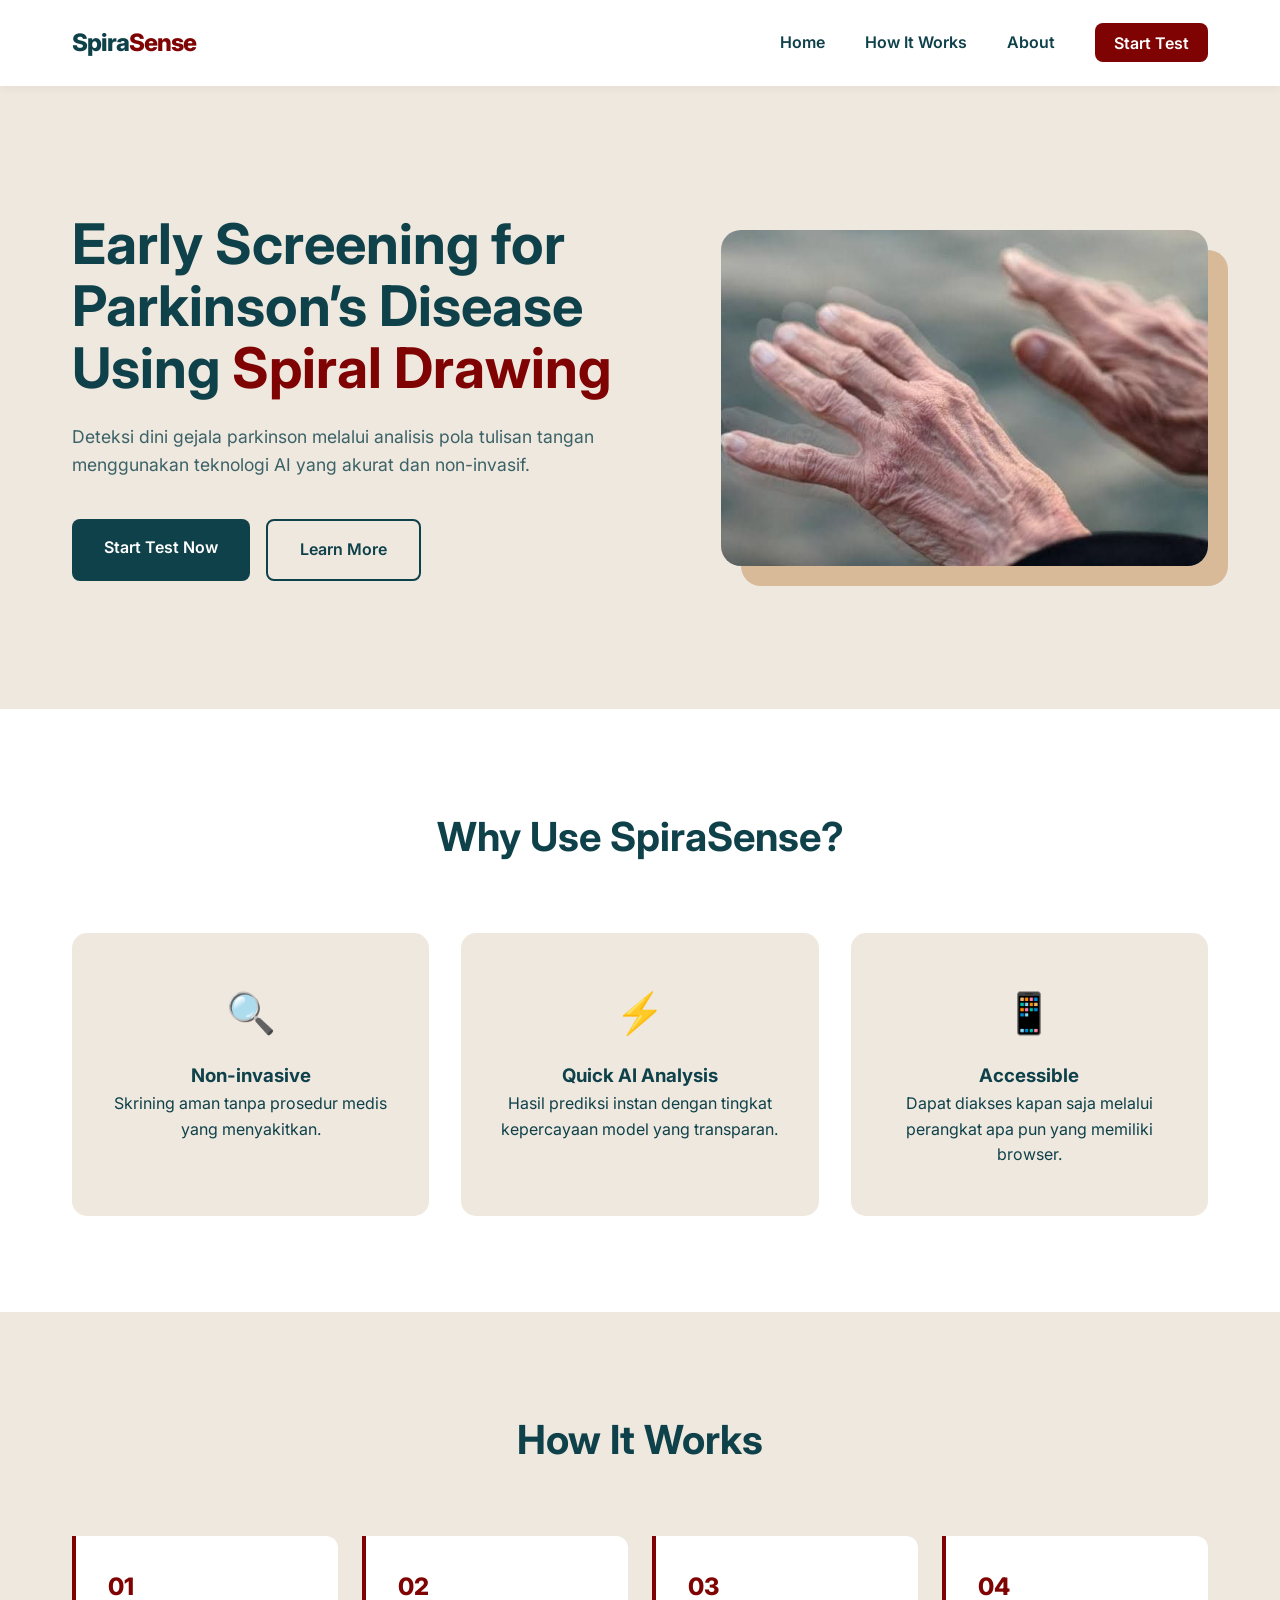
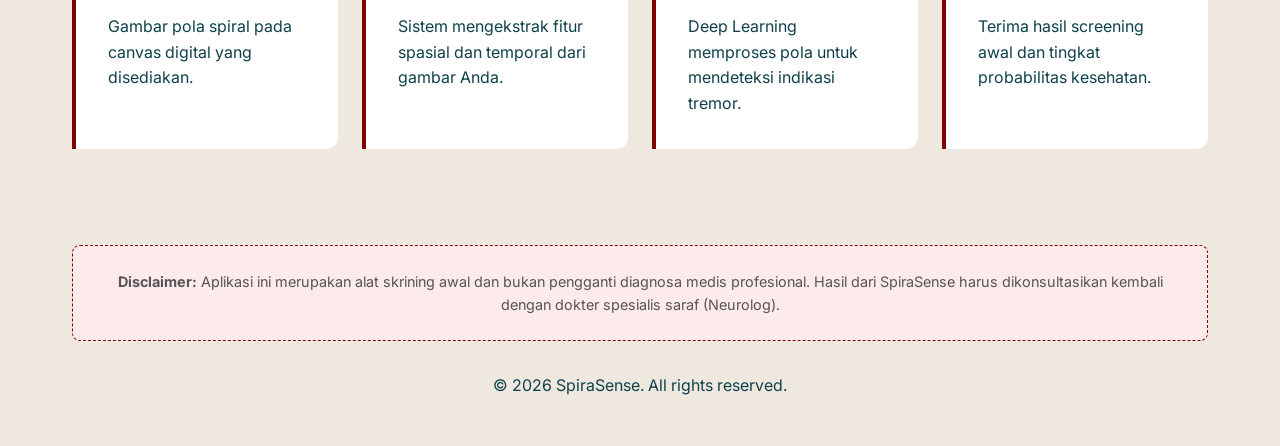
==== index.html @ 1b635339 "first commit" ====
<!DOCTYPE html>
<html lang="id">
<head>
    <meta charset="UTF-8">
    <meta name="viewport" content="width=device-width, initial-scale=1.0">
    <title>SpiraSense - Early Parkinson's Screening</title>
    <link rel="stylesheet" href="style.css">
    <link href="https://fonts.googleapis.com/css2?family=Inter:wght@400;600;800&display=swap" rel="stylesheet">
</head>
<body>

    <nav class="navbar">
        <div class="container">
            <div class="logo">Spira<span>Sense</span></div>
            <ul class="nav-links">
                <li><a href="#" class="active">Home</a></li>
                <li><a href="#how-it-works">How It Works</a></li>
                <li><a href="#">About</a></li>
                <li><a href="#" class="btn-nav">Start Test</a></li>
            </ul>
        </div>
    </nav>

    <header class="hero">
        <div class="container hero-grid">
            <div class="hero-content">
                <h1>Early Screening for Parkinson’s Disease Using <span>Spiral Drawing</span></h1>
                <p>Deteksi dini gejala parkinson melalui analisis pola tulisan tangan menggunakan teknologi AI yang akurat dan non-invasif.</p>
                <div class="hero-btns">
                    <a href="test.html" class="btn-primary">Start Test Now</a>
                    <a href="#how-it-works" class="btn-secondary">Learn More</a>
                </div>
            </div>
            <div class="hero-image">
                <div class="preview-card">
                    <img src="parkinson.jpg" alt="Visualisasi Gejala Parkinson">
                </div>
            </div>
        </div>
    </header>

    <section class="features">
        <div class="container">
            <h2 class="section-title">Why Use SpiraSense?</h2>
            <div class="features-grid">
                <div class="feature-card">
                    <div class="icon">🔍</div>
                    <h3>Non-invasive</h3>
                    <p>Skrining aman tanpa prosedur medis yang menyakitkan.</p>
                </div>
                <div class="feature-card">
                    <div class="icon">⚡</div>
                    <h3>Quick AI Analysis</h3>
                    <p>Hasil prediksi instan dengan tingkat kepercayaan model yang transparan.</p>
                </div>
                <div class="feature-card">
                    <div class="icon">📱</div>
                    <h3>Accessible</h3>
                    <p>Dapat diakses kapan saja melalui perangkat apa pun yang memiliki browser.</p>
                </div>
            </div>
        </div>
    </section>

    <section id="how-it-works" class="how-it-works">
        <div class="container">
            <h2 class="section-title">How It Works</h2>
            <div class="steps-grid">
                <div class="step">
                    <span class="step-num">01</span>
                    <p>Gambar pola spiral pada canvas digital yang disediakan.</p>
                </div>
                <div class="step">
                    <span class="step-num">02</span>
                    <p>Sistem mengekstrak fitur spasial dan temporal dari gambar Anda.</p>
                </div>
                <div class="step">
                    <span class="step-num">03</span>
                    <p>Deep Learning memproses pola untuk mendeteksi indikasi tremor.</p>
                </div>
                <div class="step">
                    <span class="step-num">04</span>
                    <p>Terima hasil screening awal dan tingkat probabilitas kesehatan.</p>
                </div>
            </div>
        </div>
    </section>

    <footer class="disclaimer-section">
        <div class="container">
            <div class="disclaimer-box">
                <p><strong>Disclaimer:</strong> Aplikasi ini merupakan alat skrining awal dan bukan pengganti diagnosa medis profesional. Hasil dari SpiraSense harus dikonsultasikan kembali dengan dokter spesialis saraf (Neurolog).</p>
            </div>
            <p class="copyright">&copy; 2026 SpiraSense. All rights reserved.</p>
        </div>
    </footer>

</body>
</html>
---- style.css ----
/* Color Palette */
:root {
    --tan: #D8BA98;
    --maroon: #7F0303;
    --alabaster: #EFE8DF;
    --light-blue: #96COCE;
    --midnight-blue: #0F414A;
    --white: #FFFFFF;
}

* {
    margin: 0;
    padding: 0;
    box-sizing: border-box;
}

body {
    font-family: 'Inter', sans-serif;
    background-color: var(--alabaster);
    color: var(--midnight-blue);
    line-height: 1.6;
}

.container {
    max-width: 1200px;
    margin: 0 auto;
    padding: 0 2rem;
}

/* Navbar */
.navbar {
    background: var(--white);
    padding: 1.5rem 0;
    position: sticky;
    top: 0;
    z-index: 1000;
    box-shadow: 0 2px 10px rgba(0,0,0,0.05);
}

.navbar .container {
    display: flex;
    justify-content: space-between;
    align-items: center;
}

.logo {
    font-size: 1.5rem;
    font-weight: 800;
    color: var(--midnight-blue);
    letter-spacing: -1px;
}

.logo span {
    color: var(--maroon);
}

.nav-links {
    display: flex;
    list-style: none;
    align-items: center;
}

.nav-links li {
    margin-left: 2.5rem;
}

.nav-links a {
    text-decoration: none;
    color: var(--midnight-blue);
    font-weight: 600;
    transition: 0.3s;
}

.nav-links a:hover {
    color: var(--maroon);
}

.btn-nav {
    background: var(--maroon);
    color: var(--white) !important;
    padding: 0.6rem 1.2rem;
    border-radius: 8px;
}

/* Hero Section */
.hero {
    padding: 8rem 0;
}

.hero-grid {
    display: grid;
    grid-template-columns: 1.2fr 1fr;
    gap: 4rem;
    align-items: center;
}

.hero-content h1 {
    font-size: 3.5rem;
    line-height: 1.1;
    margin-bottom: 1.5rem;
}

.hero-content h1 span {
    color: var(--maroon);
}

.hero-content p {
    font-size: 1.1rem;
    margin-bottom: 2.5rem;
    opacity: 0.8;
}

.hero-btns {
    display: flex;
    gap: 1rem;
}

.btn-primary {
    background: var(--midnight-blue);
    color: var(--white);
    padding: 1rem 2rem;
    border-radius: 8px;
    text-decoration: none;
    font-weight: 600;
}

.btn-secondary {
    border: 2px solid var(--midnight-blue);
    color: var(--midnight-blue);
    padding: 1rem 2rem;
    border-radius: 8px;
    text-decoration: none;
    font-weight: 600;
}

.hero-image img {
    width: 100%;
    max-width: 500px; 
    height: auto;
    border-radius: 20px;
    display: block;
    box-shadow: 20px 20px 0px var(--tan);
}

/* Features */
.features {
    background: var(--white);
    padding: 6rem 0;
}

.section-title {
    text-align: center;
    font-size: 2.5rem;
    margin-bottom: 4rem;
}

.features-grid {
    display: grid;
    grid-template-columns: repeat(3, 1fr);
    gap: 2rem;
}

.feature-card {
    background: var(--alabaster);
    padding: 3rem 2rem;
    border-radius: 15px;
    text-align: center;
}

.feature-card .icon {
    font-size: 2.5rem;
    margin-bottom: 1rem;
}

/* How It Works */
.how-it-works {
    padding: 6rem 0;
}

.steps-grid {
    display: grid;
    grid-template-columns: repeat(4, 1fr);
    gap: 1.5rem;
}

.step {
    background: var(--white);
    padding: 2rem;
    border-left: 4px solid var(--maroon);
    border-radius: 0 12px 12px 0;
}

.step-num {
    display: block;
    font-size: 1.5rem;
    font-weight: 800;
    color: var(--maroon);
    margin-bottom: 0.5rem;
}

/* Disclaimer */
.disclaimer-section {
    padding-bottom: 3rem;
    text-align: center;
}

.disclaimer-box {
    background: #fdeaea;
    border: 1px dashed var(--maroon);
    padding: 1.5rem;
    border-radius: 8px;
    margin-bottom: 2rem;
}

.disclaimer-box p {
    font-size: 0.9rem;
    color: #555;
}

/* Responsive */
@media (max-width: 768px) {
    .hero-grid, .features-grid, .steps-grid {
        grid-template-columns: 1fr;
    }
    .hero-content h1 { font-size: 2.5rem; }
}
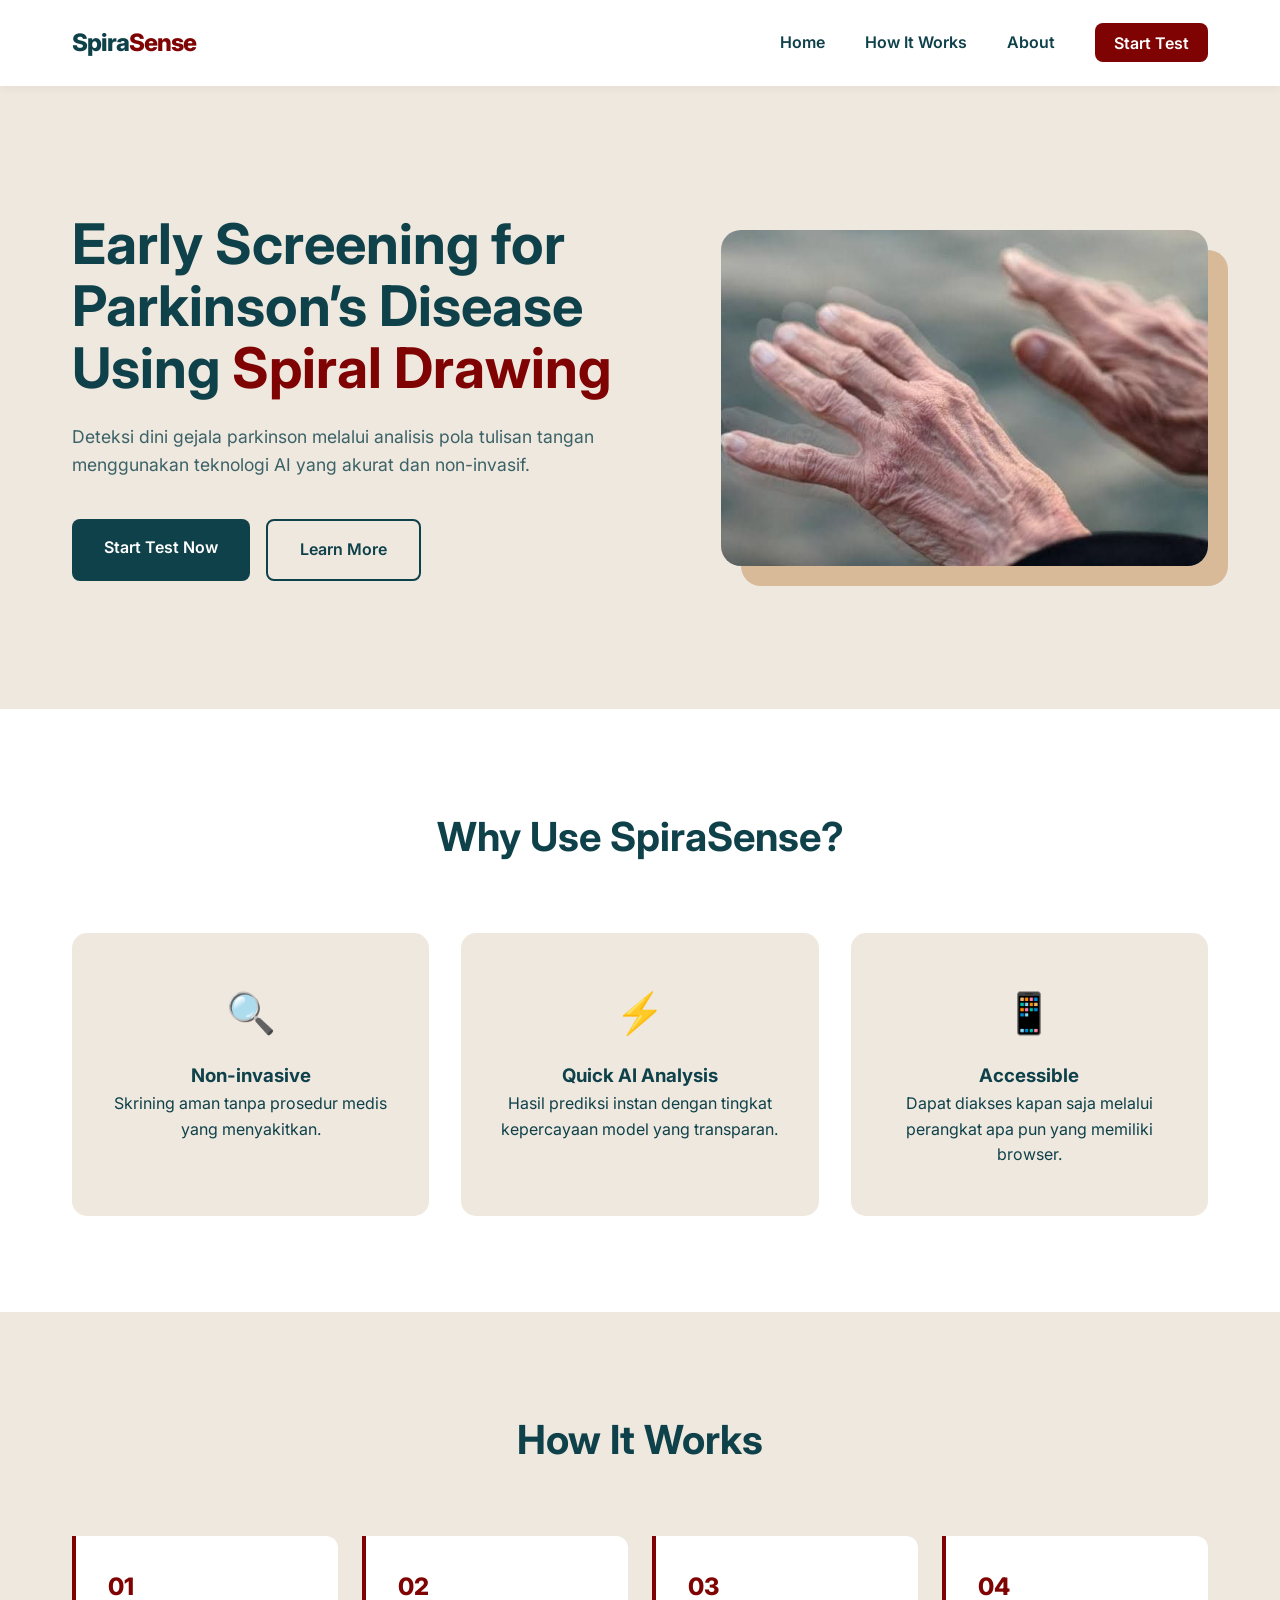
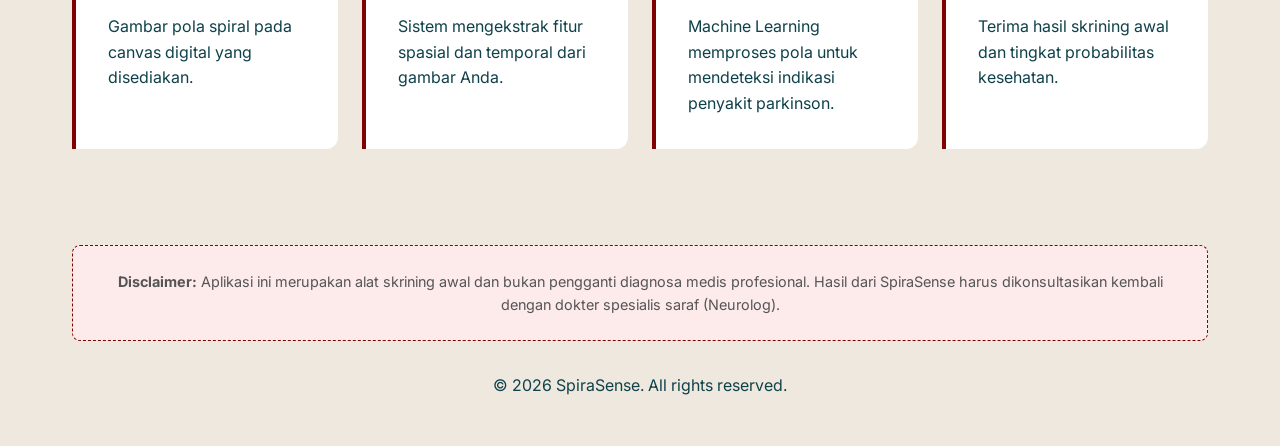
==== commit ecffb291: "Initial commit SpiraSense tanggal 15" ====
--- a/index.html
+++ b/index.html
@@ -76,11 +76,11 @@
                 </div>
                 <div class="step">
                     <span class="step-num">03</span>
-                    <p>Deep Learning memproses pola untuk mendeteksi indikasi tremor.</p>
+                    <p>Machine Learning memproses pola untuk mendeteksi indikasi penyakit parkinson.</p>
                 </div>
                 <div class="step">
                     <span class="step-num">04</span>
-                    <p>Terima hasil screening awal dan tingkat probabilitas kesehatan.</p>
+                    <p>Terima hasil skrining awal dan tingkat probabilitas kesehatan.</p>
                 </div>
             </div>
         </div>
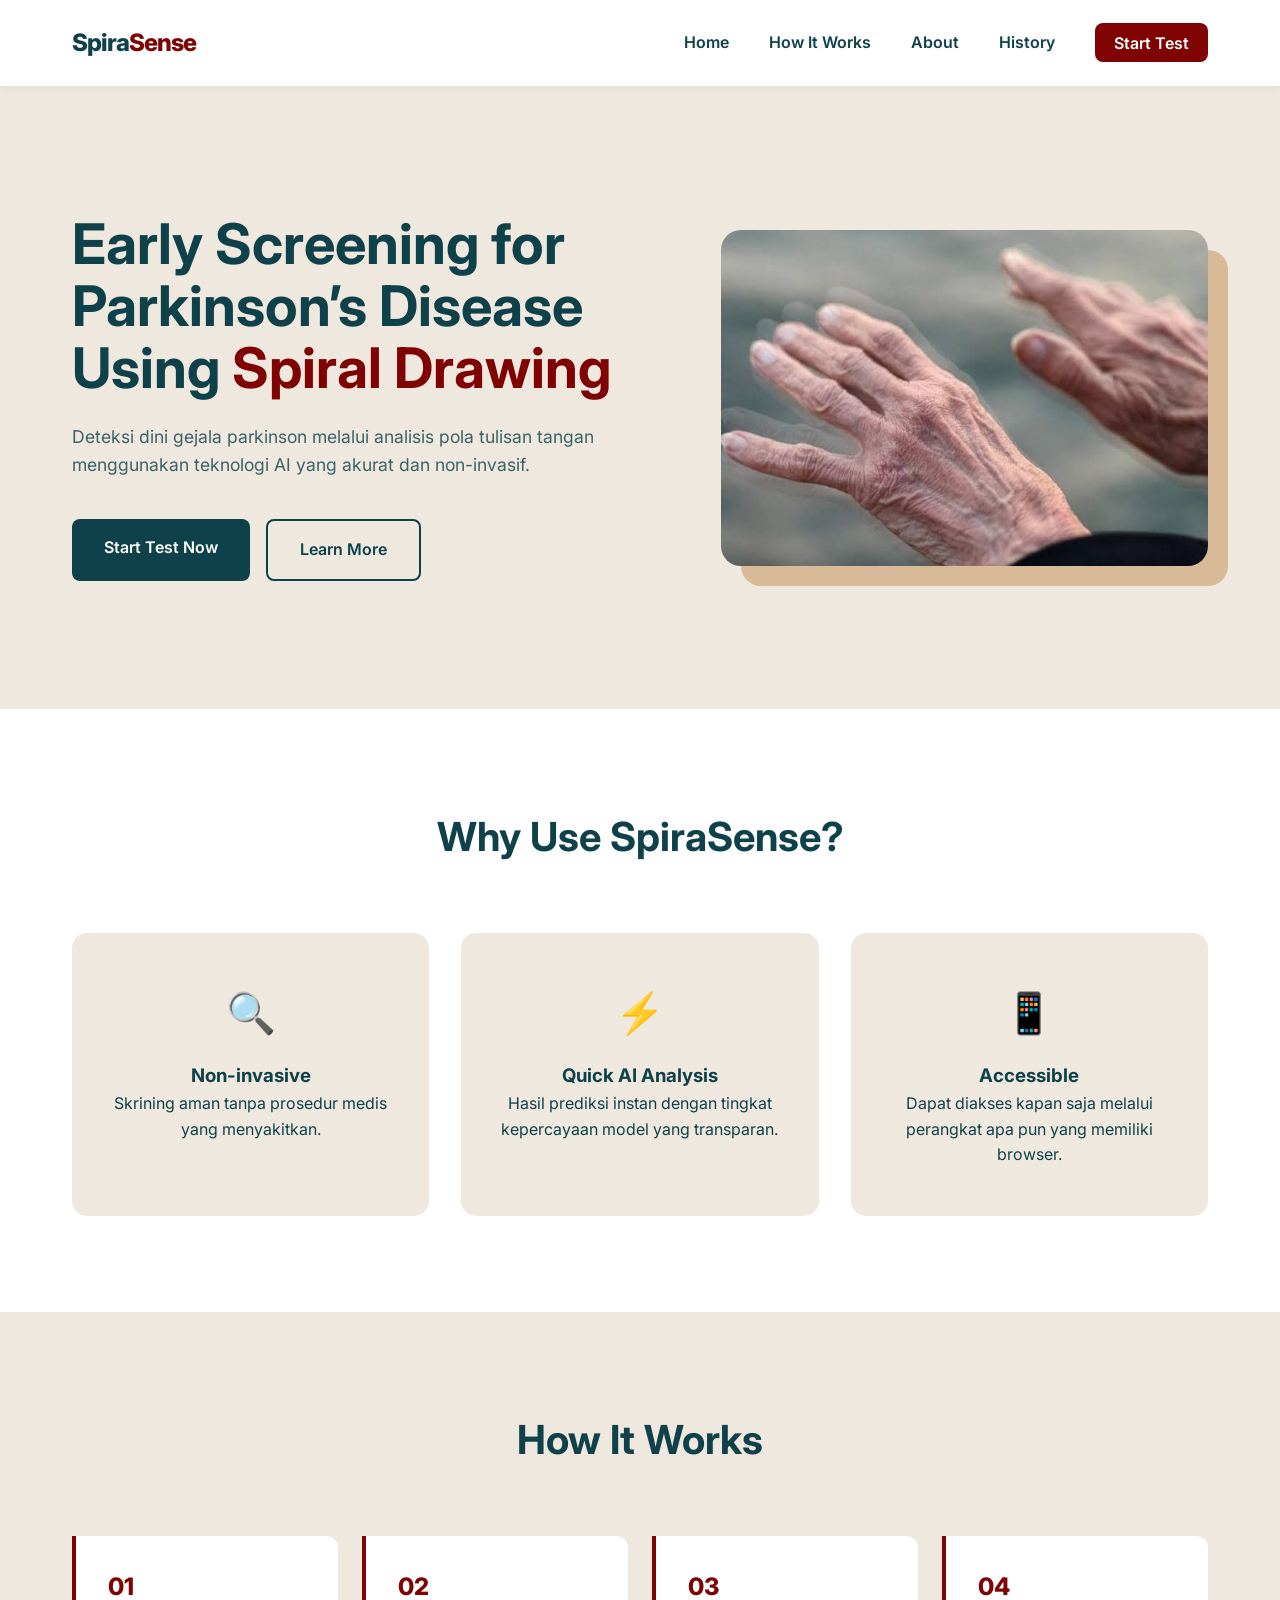
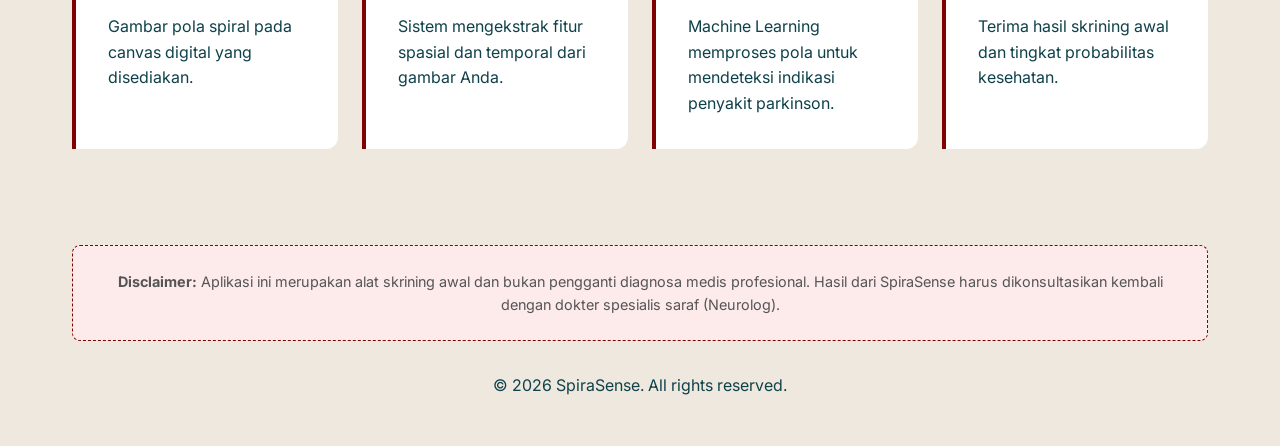
==== commit 2dc26de1: "update history and about page" ====
--- a/index.html
+++ b/index.html
@@ -13,11 +13,9 @@
         <div class="container">
             <div class="logo">Spira<span>Sense</span></div>
             <ul class="nav-links">
-                <li><a href="#" class="active">Home</a></li>
+                <li><a href="index.html" class="active">Home</a></li>
                 <li><a href="#how-it-works">How It Works</a></li>
-                <li><a href="#">About</a></li>
-                <li><a href="#" class="btn-nav">Start Test</a></li>
-            </ul>
+                <li><a href="about.html">About</a></li> <li><a href="history.html">History</a></li> <li><a href="test.html" class="btn-nav">Start Test</a></li> </ul>
         </div>
     </nav>
 
@@ -28,8 +26,7 @@
                 <p>Deteksi dini gejala parkinson melalui analisis pola tulisan tangan menggunakan teknologi AI yang akurat dan non-invasif.</p>
                 <div class="hero-btns">
                     <a href="test.html" class="btn-primary">Start Test Now</a>
-                    <a href="#how-it-works" class="btn-secondary">Learn More</a>
-                </div>
+                    <a href="about.html" class="btn-secondary">Learn More</a> </div>
             </div>
             <div class="hero-image">
                 <div class="preview-card">
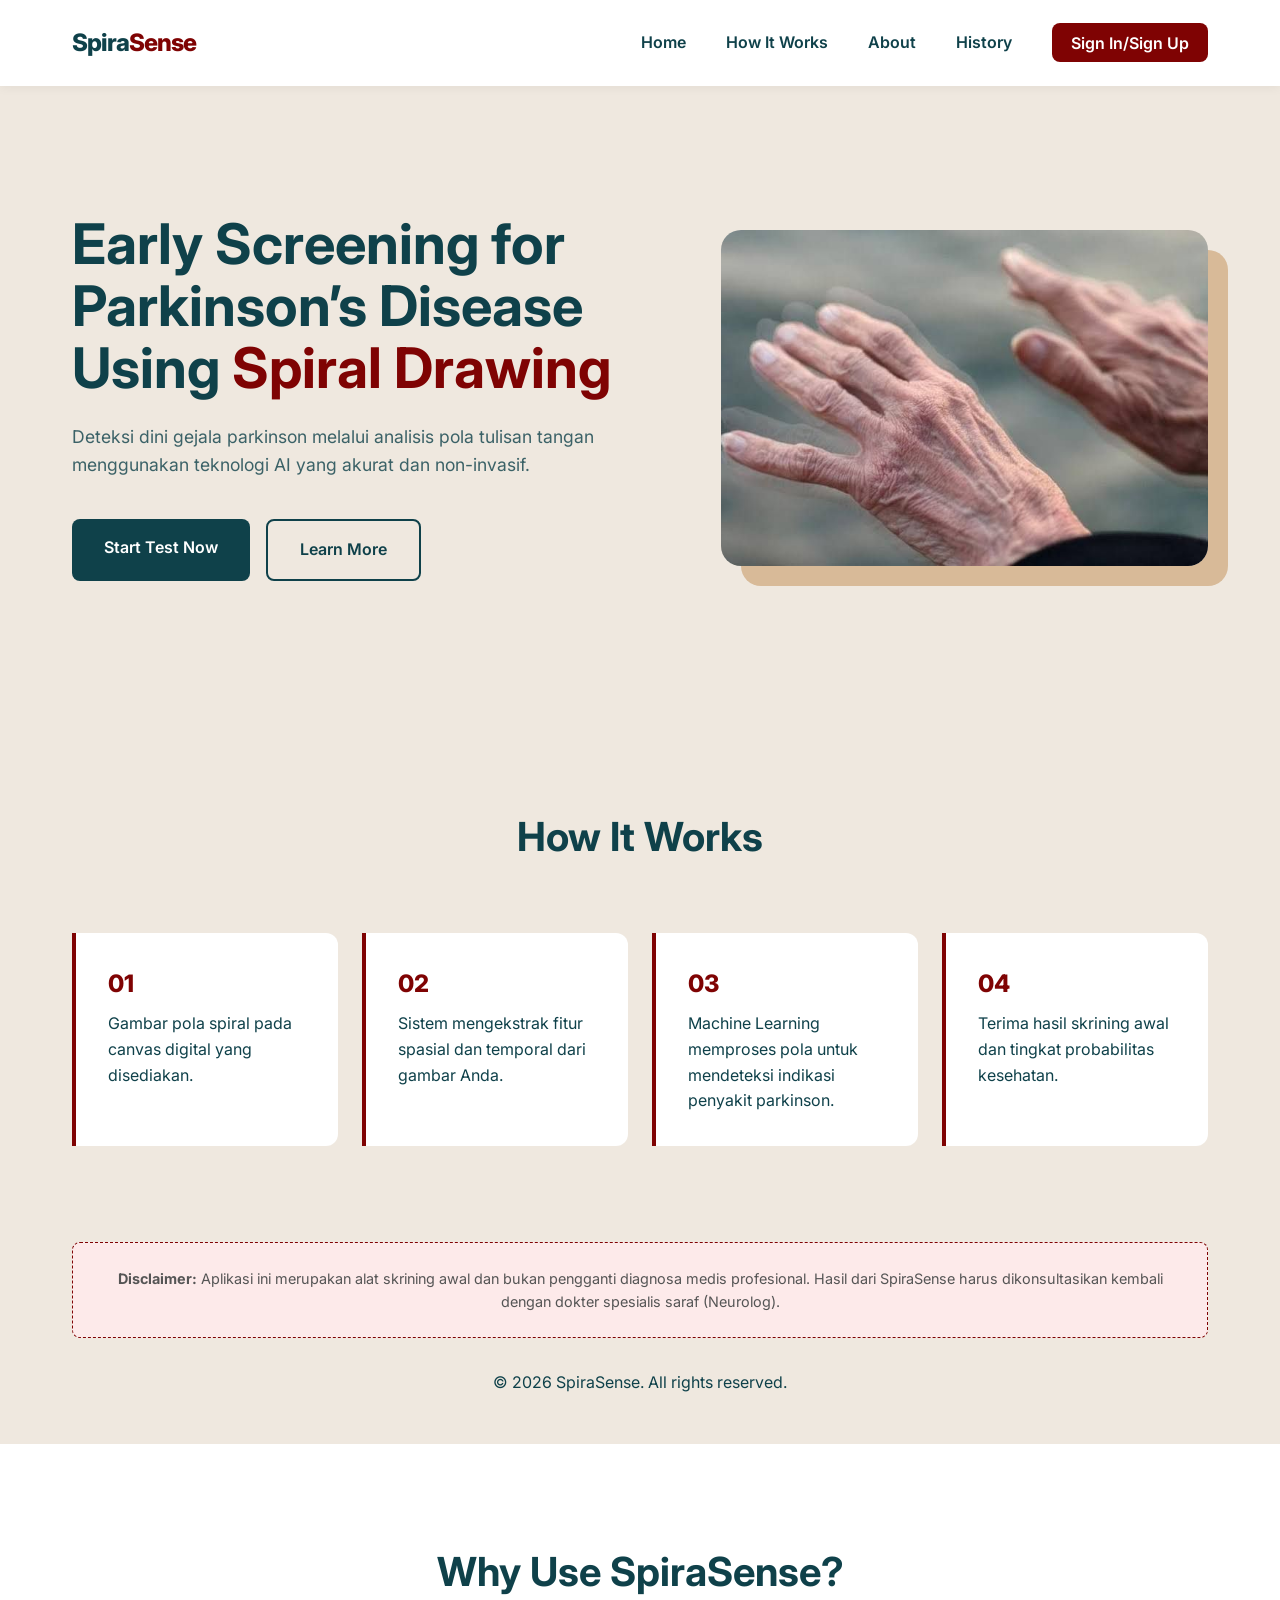
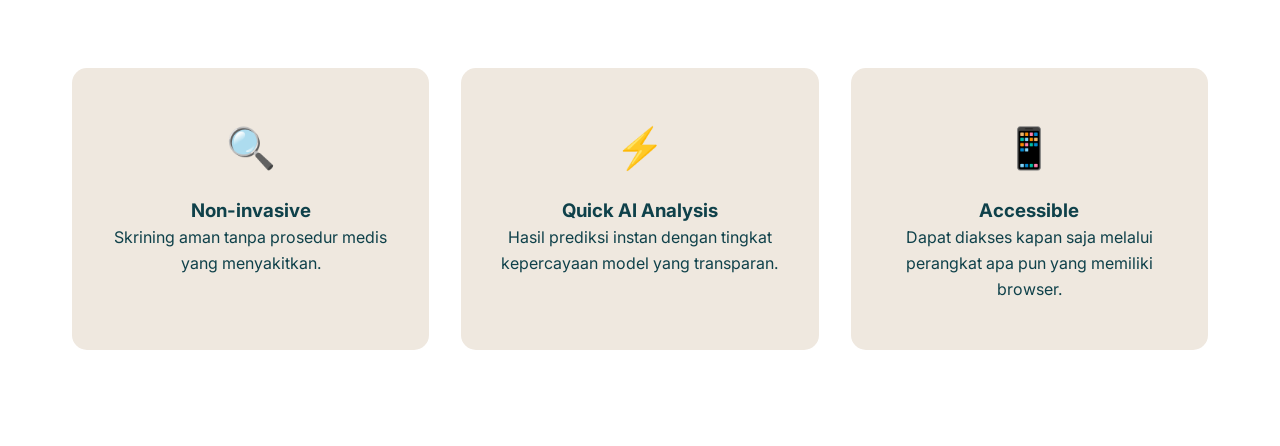
==== commit 8bd697f3: "databaseawal" ====
--- a/index.html
+++ b/index.html
@@ -4,7 +4,7 @@
     <meta charset="UTF-8">
     <meta name="viewport" content="width=device-width, initial-scale=1.0">
     <title>SpiraSense - Early Parkinson's Screening</title>
-    <link rel="stylesheet" href="style.css">
+    <link rel="stylesheet" href="style.css?v=1">
     <link href="https://fonts.googleapis.com/css2?family=Inter:wght@400;600;800&display=swap" rel="stylesheet">
 </head>
 <body>
@@ -15,7 +15,8 @@
             <ul class="nav-links">
                 <li><a href="index.html" class="active">Home</a></li>
                 <li><a href="#how-it-works">How It Works</a></li>
-                <li><a href="about.html">About</a></li> <li><a href="history.html">History</a></li> <li><a href="test.html" class="btn-nav">Start Test</a></li> </ul>
+                <li><a href="about.html">About</a></li> <li><a href="history.html">History</a></li>
+                <li><a href="login.html" class="btn-nav">Sign In/Sign Up</a></li>
         </div>
     </nav>
 
@@ -35,29 +36,6 @@
             </div>
         </div>
     </header>
-
-    <section class="features">
-        <div class="container">
-            <h2 class="section-title">Why Use SpiraSense?</h2>
-            <div class="features-grid">
-                <div class="feature-card">
-                    <div class="icon">🔍</div>
-                    <h3>Non-invasive</h3>
-                    <p>Skrining aman tanpa prosedur medis yang menyakitkan.</p>
-                </div>
-                <div class="feature-card">
-                    <div class="icon">⚡</div>
-                    <h3>Quick AI Analysis</h3>
-                    <p>Hasil prediksi instan dengan tingkat kepercayaan model yang transparan.</p>
-                </div>
-                <div class="feature-card">
-                    <div class="icon">📱</div>
-                    <h3>Accessible</h3>
-                    <p>Dapat diakses kapan saja melalui perangkat apa pun yang memiliki browser.</p>
-                </div>
-            </div>
-        </div>
-    </section>
 
     <section id="how-it-works" class="how-it-works">
         <div class="container">
@@ -92,5 +70,29 @@
         </div>
     </footer>
 
+    <script src="auth-script.js"></script>
+    <section class="features">
+        <div class="container">
+            <h2 class="section-title">Why Use SpiraSense?</h2>
+            <div class="features-grid">
+                <div class="feature-card">
+                    <div class="icon">🔍</div>
+                    <h3>Non-invasive</h3>
+                    <p>Skrining aman tanpa prosedur medis yang menyakitkan.</p>
+                </div>
+                <div class="feature-card">
+                    <div class="icon">⚡</div>
+                    <h3>Quick AI Analysis</h3>
+                    <p>Hasil prediksi instan dengan tingkat kepercayaan model yang transparan.</p>
+                </div>
+                <div class="feature-card">
+                    <div class="icon">📱</div>
+                    <h3>Accessible</h3>
+                    <p>Dapat diakses kapan saja melalui perangkat apa pun yang memiliki browser.</p>
+                </div>
+            </div>
+        </div>
+    </section>
+
 </body>
 </html>
--- a/style.css
+++ b/style.css
@@ -82,6 +82,111 @@
     border-radius: 8px;
 }
 
+/* --- UI KHUSUS PETUGAS & LOGIN --- */
+
+/* Wrapper untuk menengahkan form di halaman login.html */
+.auth-page-wrapper {
+    display: flex;
+    justify-content: center;
+    align-items: center;
+    min-height: 80vh;
+    padding: 2rem;
+}
+
+.auth-box {
+    background: var(--white);
+    padding: 3rem;
+    border-radius: 20px;
+    box-shadow: 0 15px 35px rgba(0,0,0,0.1);
+    width: 100%;
+    max-width: 450px;
+    border-top: 5px solid var(--maroon); /* Aksen warna maroon kamu */
+}
+
+.auth-toggle {
+    display: flex;
+    background: var(--alabaster);
+    padding: 5px;
+    border-radius: 10px;
+    margin-bottom: 2rem;
+}
+
+.auth-toggle button {
+    flex: 1;
+    padding: 0.8rem;
+    border: none;
+    background: transparent;
+    cursor: pointer;
+    font-family: 'Inter', sans-serif;
+    font-weight: 600;
+    color: var(--midnight-blue);
+    border-radius: 8px;
+    transition: 0.3s;
+}
+
+.auth-toggle button.active {
+    background: var(--midnight-blue);
+    color: var(--white);
+}
+
+.auth-form {
+    display: flex;
+    flex-direction: column;
+    gap: 1.2rem;
+}
+
+.auth-form h2 {
+    font-size: 1.8rem;
+    color: var(--midnight-blue);
+    margin-bottom: 0.5rem;
+}
+
+.auth-form input, .auth-form textarea {
+    width: 100%;
+    padding: 1rem;
+    border: 2px solid #e0e0e0;
+    border-radius: 8px;
+    font-family: 'Inter', sans-serif;
+    outline: none;
+    transition: 0.3s;
+}
+
+.auth-form input:focus {
+    border-color: var(--tan); /* Aksen warna tan kamu */
+}
+
+/* Tombol khusus di dalam form */
+.btn-auth {
+    background: var(--midnight-blue);
+    color: var(--white);
+    padding: 1rem;
+    border: none;
+    border-radius: 8px;
+    font-weight: 700;
+    cursor: pointer;
+    transition: 0.3s;
+}
+
+.btn-auth:hover {
+    background: var(--maroon);
+    transform: translateY(-2px);
+}
+
+.patient-banner {
+    background: var(--midnight-blue);
+    color: var(--white);
+    padding: 1rem 2rem;
+    border-radius: 10px;
+    margin-bottom: 2rem;
+    display: flex;
+    justify-content: space-between;
+    align-items: center;
+}
+
+.hidden {
+    display: none !important;
+}
+
 /* Hero Section */
 .hero {
     padding: 8rem 0;
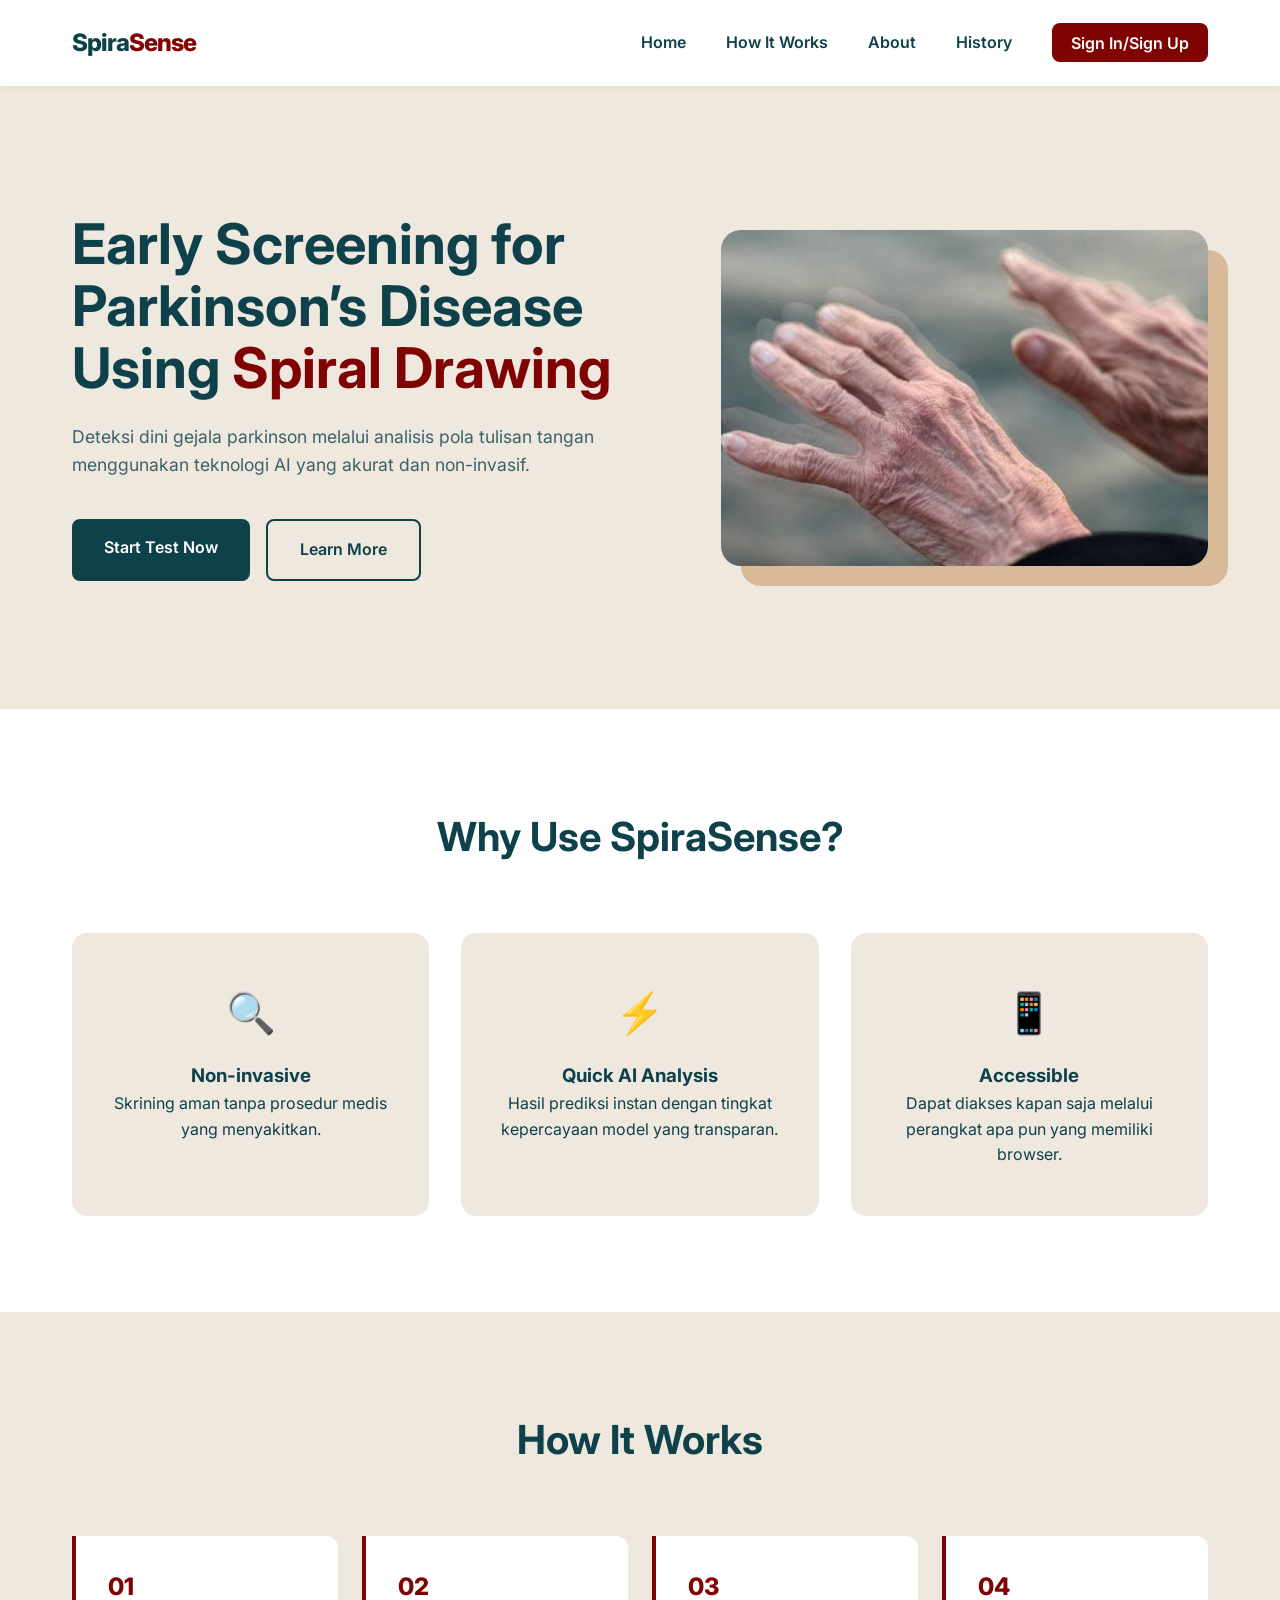
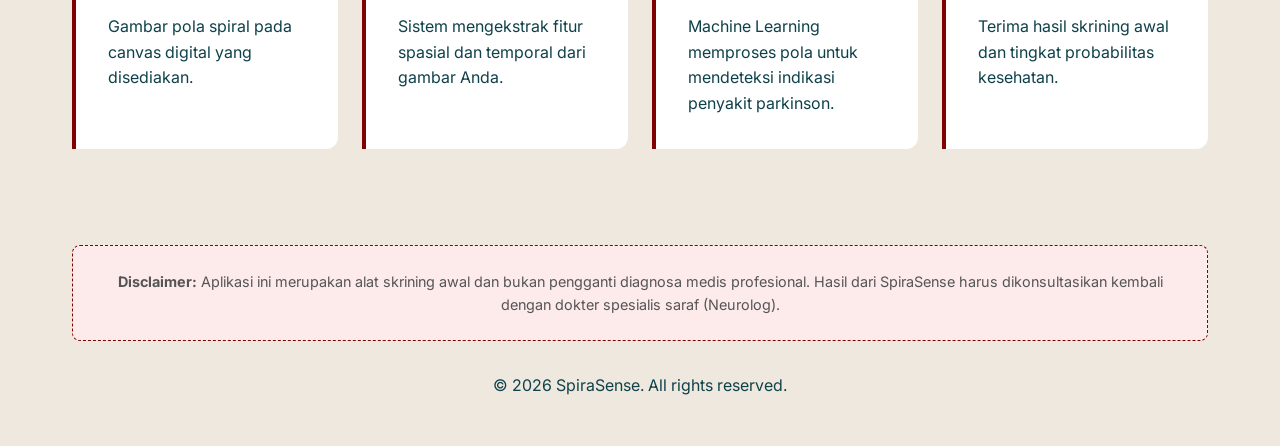
==== commit e885aa29: "revisi" ====
--- a/index.html
+++ b/index.html
@@ -37,6 +37,30 @@
         </div>
     </header>
 
+    <script src="auth-script.js"></script>
+    <section class="features">
+        <div class="container">
+            <h2 class="section-title">Why Use SpiraSense?</h2>
+            <div class="features-grid">
+                <div class="feature-card">
+                    <div class="icon">🔍</div>
+                    <h3>Non-invasive</h3>
+                    <p>Skrining aman tanpa prosedur medis yang menyakitkan.</p>
+                </div>
+                <div class="feature-card">
+                    <div class="icon">⚡</div>
+                    <h3>Quick AI Analysis</h3>
+                    <p>Hasil prediksi instan dengan tingkat kepercayaan model yang transparan.</p>
+                </div>
+                <div class="feature-card">
+                    <div class="icon">📱</div>
+                    <h3>Accessible</h3>
+                    <p>Dapat diakses kapan saja melalui perangkat apa pun yang memiliki browser.</p>
+                </div>
+            </div>
+        </div>
+    </section>
+    
     <section id="how-it-works" class="how-it-works">
         <div class="container">
             <h2 class="section-title">How It Works</h2>
@@ -70,29 +94,6 @@
         </div>
     </footer>
 
-    <script src="auth-script.js"></script>
-    <section class="features">
-        <div class="container">
-            <h2 class="section-title">Why Use SpiraSense?</h2>
-            <div class="features-grid">
-                <div class="feature-card">
-                    <div class="icon">🔍</div>
-                    <h3>Non-invasive</h3>
-                    <p>Skrining aman tanpa prosedur medis yang menyakitkan.</p>
-                </div>
-                <div class="feature-card">
-                    <div class="icon">⚡</div>
-                    <h3>Quick AI Analysis</h3>
-                    <p>Hasil prediksi instan dengan tingkat kepercayaan model yang transparan.</p>
-                </div>
-                <div class="feature-card">
-                    <div class="icon">📱</div>
-                    <h3>Accessible</h3>
-                    <p>Dapat diakses kapan saja melalui perangkat apa pun yang memiliki browser.</p>
-                </div>
-            </div>
-        </div>
-    </section>
 
 </body>
 </html>
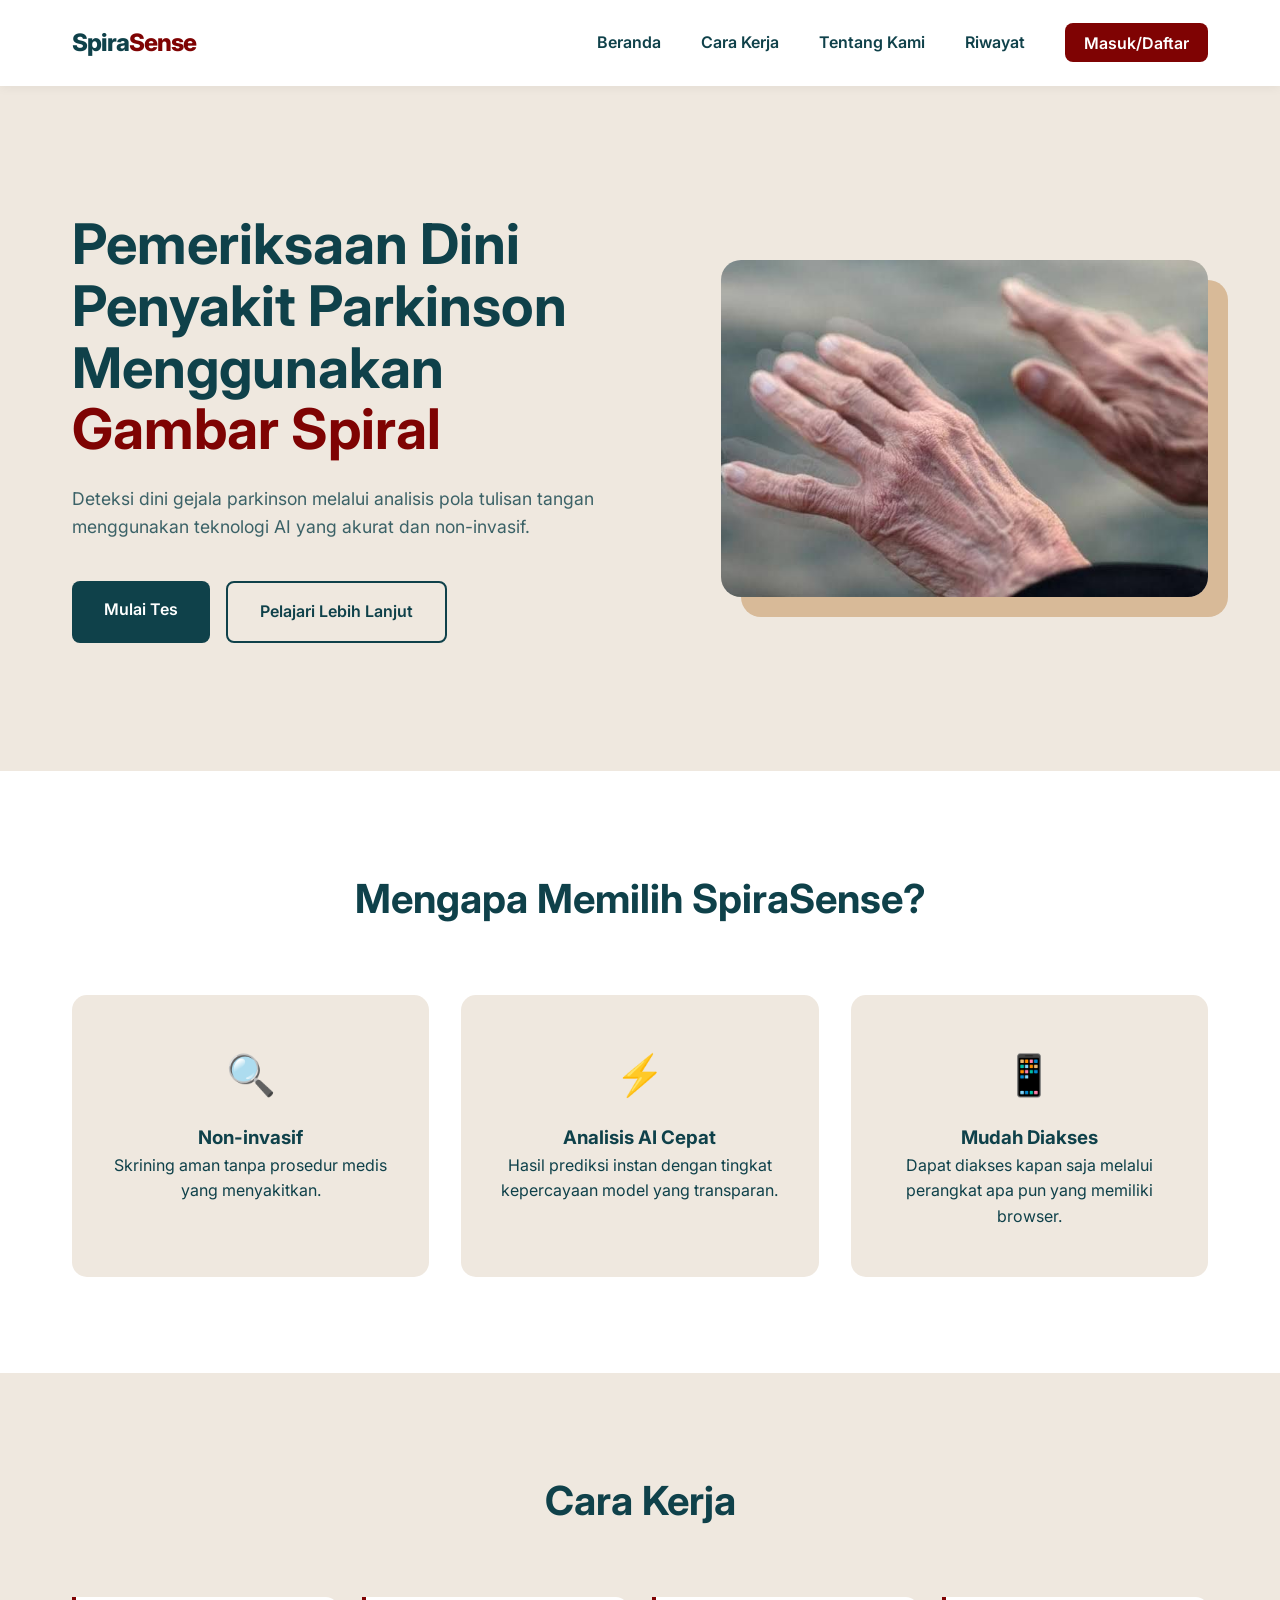
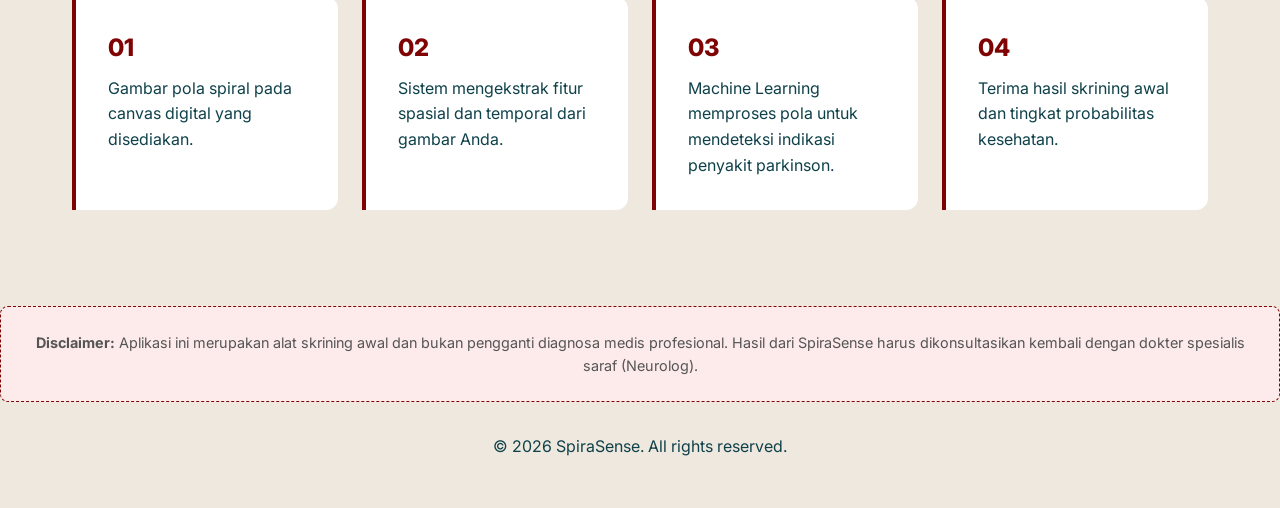
==== commit c2266161: "revisi dikit" ====
--- a/index.html
+++ b/index.html
@@ -13,21 +13,21 @@
         <div class="container">
             <div class="logo">Spira<span>Sense</span></div>
             <ul class="nav-links">
-                <li><a href="index.html" class="active">Home</a></li>
-                <li><a href="#how-it-works">How It Works</a></li>
-                <li><a href="about.html">About</a></li> <li><a href="history.html">History</a></li>
-                <li><a href="login.html" class="btn-nav">Sign In/Sign Up</a></li>
+                <li><a href="index.html" class="active">Beranda</a></li>
+                <li><a href="#how-it-works">Cara Kerja</a></li>
+                <li><a href="about.html">Tentang Kami</a></li> <li><a href="history.html">Riwayat</a></li>
+                <li><a href="login.html" class="btn-nav">Masuk/Daftar</a></li>
         </div>
     </nav>
 
     <header class="hero">
         <div class="container hero-grid">
             <div class="hero-content">
-                <h1>Early Screening for Parkinson’s Disease Using <span>Spiral Drawing</span></h1>
+                <h1>Pemeriksaan Dini Penyakit Parkinson Menggunakan <span>Gambar Spiral</span></h1>
                 <p>Deteksi dini gejala parkinson melalui analisis pola tulisan tangan menggunakan teknologi AI yang akurat dan non-invasif.</p>
                 <div class="hero-btns">
-                    <a href="test.html" class="btn-primary">Start Test Now</a>
-                    <a href="about.html" class="btn-secondary">Learn More</a> </div>
+                    <a href="test.html" class="btn-primary">Mulai Tes</a>
+                    <a href="about.html" class="btn-secondary">Pelajari Lebih Lanjut</a> </div>
             </div>
             <div class="hero-image">
                 <div class="preview-card">
@@ -40,30 +40,30 @@
     <script src="auth-script.js"></script>
     <section class="features">
         <div class="container">
-            <h2 class="section-title">Why Use SpiraSense?</h2>
+            <h2 class="section-title">Mengapa Memilih SpiraSense?</h2>
             <div class="features-grid">
                 <div class="feature-card">
                     <div class="icon">🔍</div>
-                    <h3>Non-invasive</h3>
+                    <h3>Non-invasif</h3>
                     <p>Skrining aman tanpa prosedur medis yang menyakitkan.</p>
                 </div>
                 <div class="feature-card">
                     <div class="icon">⚡</div>
-                    <h3>Quick AI Analysis</h3>
+                    <h3>Analisis AI Cepat</h3>
                     <p>Hasil prediksi instan dengan tingkat kepercayaan model yang transparan.</p>
                 </div>
                 <div class="feature-card">
                     <div class="icon">📱</div>
-                    <h3>Accessible</h3>
+                    <h3>Mudah Diakses</h3>
                     <p>Dapat diakses kapan saja melalui perangkat apa pun yang memiliki browser.</p>
                 </div>
             </div>
         </div>
     </section>
-    
+
     <section id="how-it-works" class="how-it-works">
         <div class="container">
-            <h2 class="section-title">How It Works</h2>
+            <h2 class="section-title">Cara Kerja</h2>
             <div class="steps-grid">
                 <div class="step">
                     <span class="step-num">01</span>
@@ -86,7 +86,6 @@
     </section>
 
     <footer class="disclaimer-section">
-        <div class="container">
             <div class="disclaimer-box">
                 <p><strong>Disclaimer:</strong> Aplikasi ini merupakan alat skrining awal dan bukan pengganti diagnosa medis profesional. Hasil dari SpiraSense harus dikonsultasikan kembali dengan dokter spesialis saraf (Neurolog).</p>
             </div>
